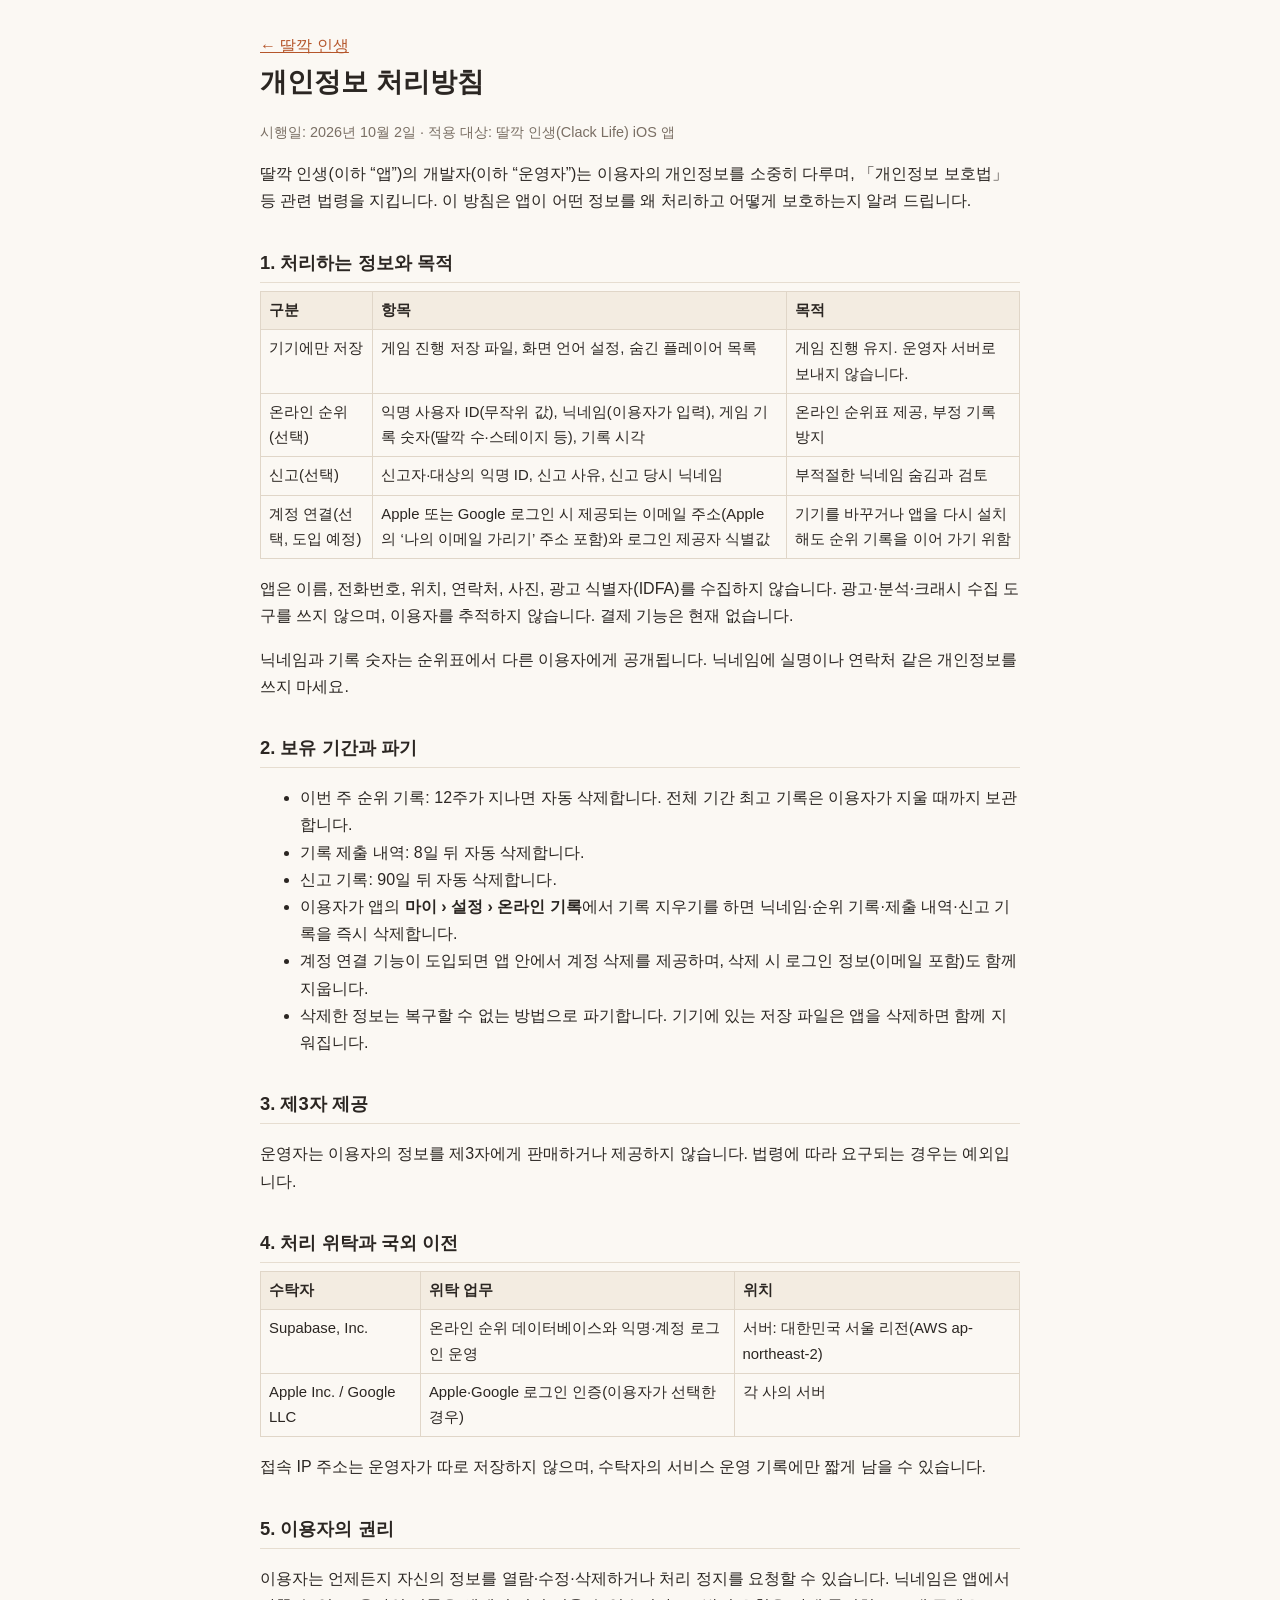
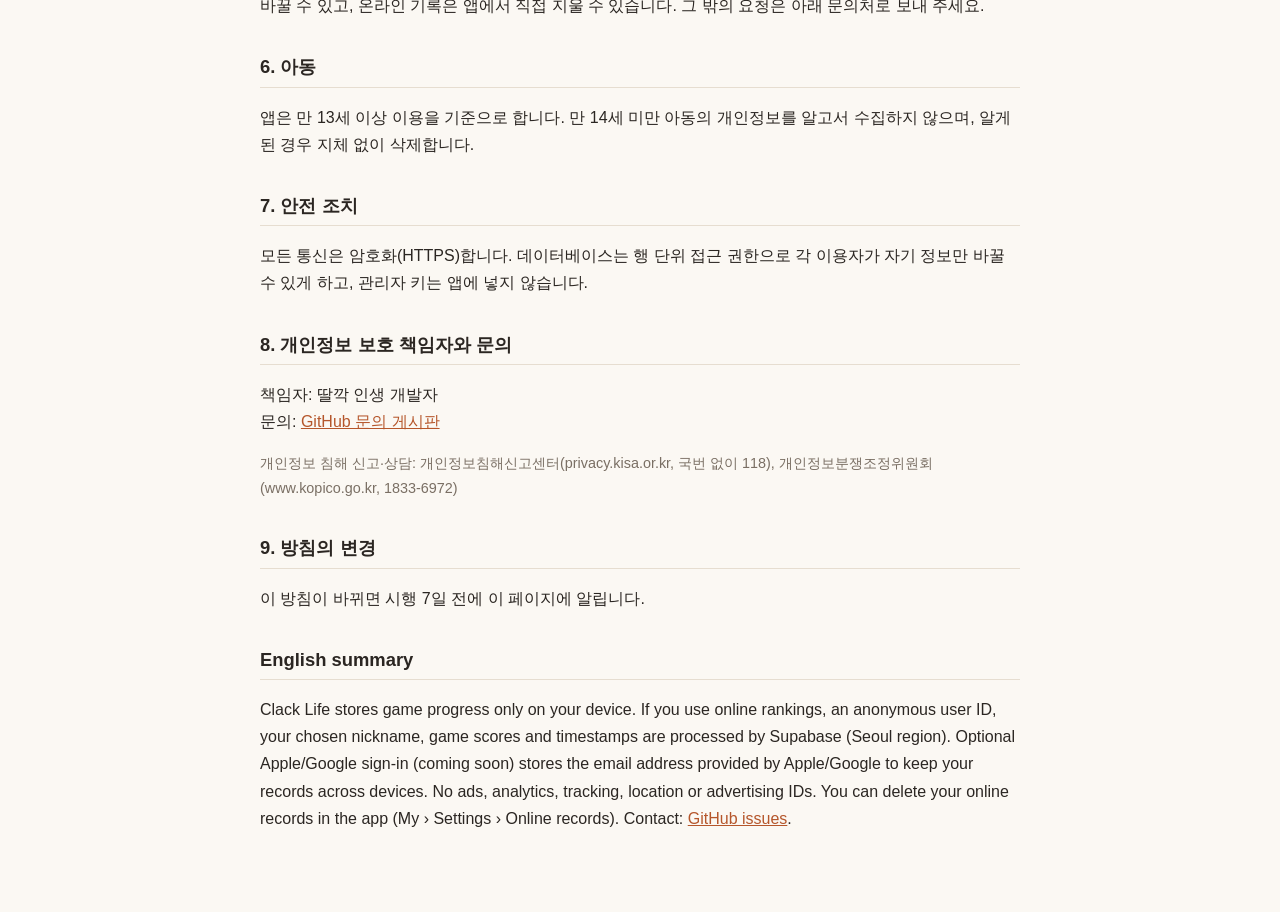
==== privacy.html @ e737ce1c "딸깍 인생 홈페이지 · 개인정보 처리방침 · 이용약관 Co-Authored-By: Claude Opus 5.5 <noreply@anthropic.com>" ====
<!doctype html>
<html lang="ko"><head><meta charset="utf-8"><meta name="viewport" content="width=device-width,initial-scale=1">
<title>개인정보 처리방침 · 딸깍 인생</title><link rel="stylesheet" href="style.css"></head>
<body>
<nav><a href="index.html">← 딸깍 인생</a></nav>
<h1>개인정보 처리방침</h1>
<p class="muted">시행일: 2026년 10월 2일 · 적용 대상: 딸깍 인생(Clack Life) iOS 앱</p>

<p>딸깍 인생(이하 “앱”)의 개발자(이하 “운영자”)는 이용자의 개인정보를 소중히 다루며, 「개인정보 보호법」 등 관련 법령을 지킵니다. 이 방침은 앱이 어떤 정보를 왜 처리하고 어떻게 보호하는지 알려 드립니다.</p>

<h2>1. 처리하는 정보와 목적</h2>
<table>
<tr><th>구분</th><th>항목</th><th>목적</th></tr>
<tr><td>기기에만 저장</td><td>게임 진행 저장 파일, 화면 언어 설정, 숨긴 플레이어 목록</td><td>게임 진행 유지. 운영자 서버로 보내지 않습니다.</td></tr>
<tr><td>온라인 순위(선택)</td><td>익명 사용자 ID(무작위 값), 닉네임(이용자가 입력), 게임 기록 숫자(딸깍 수·스테이지 등), 기록 시각</td><td>온라인 순위표 제공, 부정 기록 방지</td></tr>
<tr><td>신고(선택)</td><td>신고자·대상의 익명 ID, 신고 사유, 신고 당시 닉네임</td><td>부적절한 닉네임 숨김과 검토</td></tr>
<tr><td>계정 연결(선택, 도입 예정)</td><td>Apple 또는 Google 로그인 시 제공되는 이메일 주소(Apple의 ‘나의 이메일 가리기’ 주소 포함)와 로그인 제공자 식별값</td><td>기기를 바꾸거나 앱을 다시 설치해도 순위 기록을 이어 가기 위함</td></tr>
</table>
<p>앱은 이름, 전화번호, 위치, 연락처, 사진, 광고 식별자(IDFA)를 수집하지 않습니다. 광고·분석·크래시 수집 도구를 쓰지 않으며, 이용자를 추적하지 않습니다. 결제 기능은 현재 없습니다.</p>
<p>닉네임과 기록 숫자는 순위표에서 다른 이용자에게 공개됩니다. 닉네임에 실명이나 연락처 같은 개인정보를 쓰지 마세요.</p>

<h2>2. 보유 기간과 파기</h2>
<ul>
<li>이번 주 순위 기록: 12주가 지나면 자동 삭제합니다. 전체 기간 최고 기록은 이용자가 지울 때까지 보관합니다.</li>
<li>기록 제출 내역: 8일 뒤 자동 삭제합니다.</li>
<li>신고 기록: 90일 뒤 자동 삭제합니다.</li>
<li>이용자가 앱의 <b>마이 › 설정 › 온라인 기록</b>에서 기록 지우기를 하면 닉네임·순위 기록·제출 내역·신고 기록을 즉시 삭제합니다.</li>
<li>계정 연결 기능이 도입되면 앱 안에서 계정 삭제를 제공하며, 삭제 시 로그인 정보(이메일 포함)도 함께 지웁니다.</li>
<li>삭제한 정보는 복구할 수 없는 방법으로 파기합니다. 기기에 있는 저장 파일은 앱을 삭제하면 함께 지워집니다.</li>
</ul>

<h2>3. 제3자 제공</h2>
<p>운영자는 이용자의 정보를 제3자에게 판매하거나 제공하지 않습니다. 법령에 따라 요구되는 경우는 예외입니다.</p>

<h2>4. 처리 위탁과 국외 이전</h2>
<table>
<tr><th>수탁자</th><th>위탁 업무</th><th>위치</th></tr>
<tr><td>Supabase, Inc.</td><td>온라인 순위 데이터베이스와 익명·계정 로그인 운영</td><td>서버: 대한민국 서울 리전(AWS ap-northeast-2)</td></tr>
<tr><td>Apple Inc. / Google LLC</td><td>Apple·Google 로그인 인증(이용자가 선택한 경우)</td><td>각 사의 서버</td></tr>
</table>
<p>접속 IP 주소는 운영자가 따로 저장하지 않으며, 수탁자의 서비스 운영 기록에만 짧게 남을 수 있습니다.</p>

<h2>5. 이용자의 권리</h2>
<p>이용자는 언제든지 자신의 정보를 열람·수정·삭제하거나 처리 정지를 요청할 수 있습니다. 닉네임은 앱에서 바꿀 수 있고, 온라인 기록은 앱에서 직접 지울 수 있습니다. 그 밖의 요청은 아래 문의처로 보내 주세요.</p>

<h2>6. 아동</h2>
<p>앱은 만 13세 이상 이용을 기준으로 합니다. 만 14세 미만 아동의 개인정보를 알고서 수집하지 않으며, 알게 된 경우 지체 없이 삭제합니다.</p>

<h2>7. 안전 조치</h2>
<p>모든 통신은 암호화(HTTPS)합니다. 데이터베이스는 행 단위 접근 권한으로 각 이용자가 자기 정보만 바꿀 수 있게 하고, 관리자 키는 앱에 넣지 않습니다.</p>

<h2>8. 개인정보 보호 책임자와 문의</h2>
<p>책임자: 딸깍 인생 개발자<br>문의: <a href="https://github.com/hyunstark124/clack-life-site/issues">GitHub 문의 게시판</a></p>
<p class="muted">개인정보 침해 신고·상담: 개인정보침해신고센터(privacy.kisa.or.kr, 국번 없이 118), 개인정보분쟁조정위원회(www.kopico.go.kr, 1833-6972)</p>

<h2>9. 방침의 변경</h2>
<p>이 방침이 바뀌면 시행 7일 전에 이 페이지에 알립니다.</p>

<h2>English summary</h2>
<p>Clack Life stores game progress only on your device. If you use online rankings, an anonymous user ID, your chosen nickname, game scores and timestamps are processed by Supabase (Seoul region). Optional Apple/Google sign-in (coming soon) stores the email address provided by Apple/Google to keep your records across devices. No ads, analytics, tracking, location or advertising IDs. You can delete your online records in the app (My › Settings › Online records). Contact: <a href="https://github.com/hyunstark124/clack-life-site/issues">GitHub issues</a>.</p>
</body></html>
---- style.css ----
body{font-family:-apple-system,BlinkMacSystemFont,"Apple SD Gothic Neo","Noto Sans KR",sans-serif;max-width:760px;margin:0 auto;padding:32px 20px 64px;line-height:1.7;color:#2b2622;background:#fbf8f3}
h1{font-size:1.7rem;margin:0 0 4px}h2{font-size:1.15rem;margin:32px 0 8px;border-bottom:1px solid #e6ddd0;padding-bottom:4px}
table{border-collapse:collapse;width:100%;font-size:.93rem}th,td{border:1px solid #e0d6c8;padding:6px 8px;text-align:left;vertical-align:top}th{background:#f3ece1}
a{color:#b5562b}.muted{color:#7a6f64;font-size:.9rem}nav a{margin-right:14px}
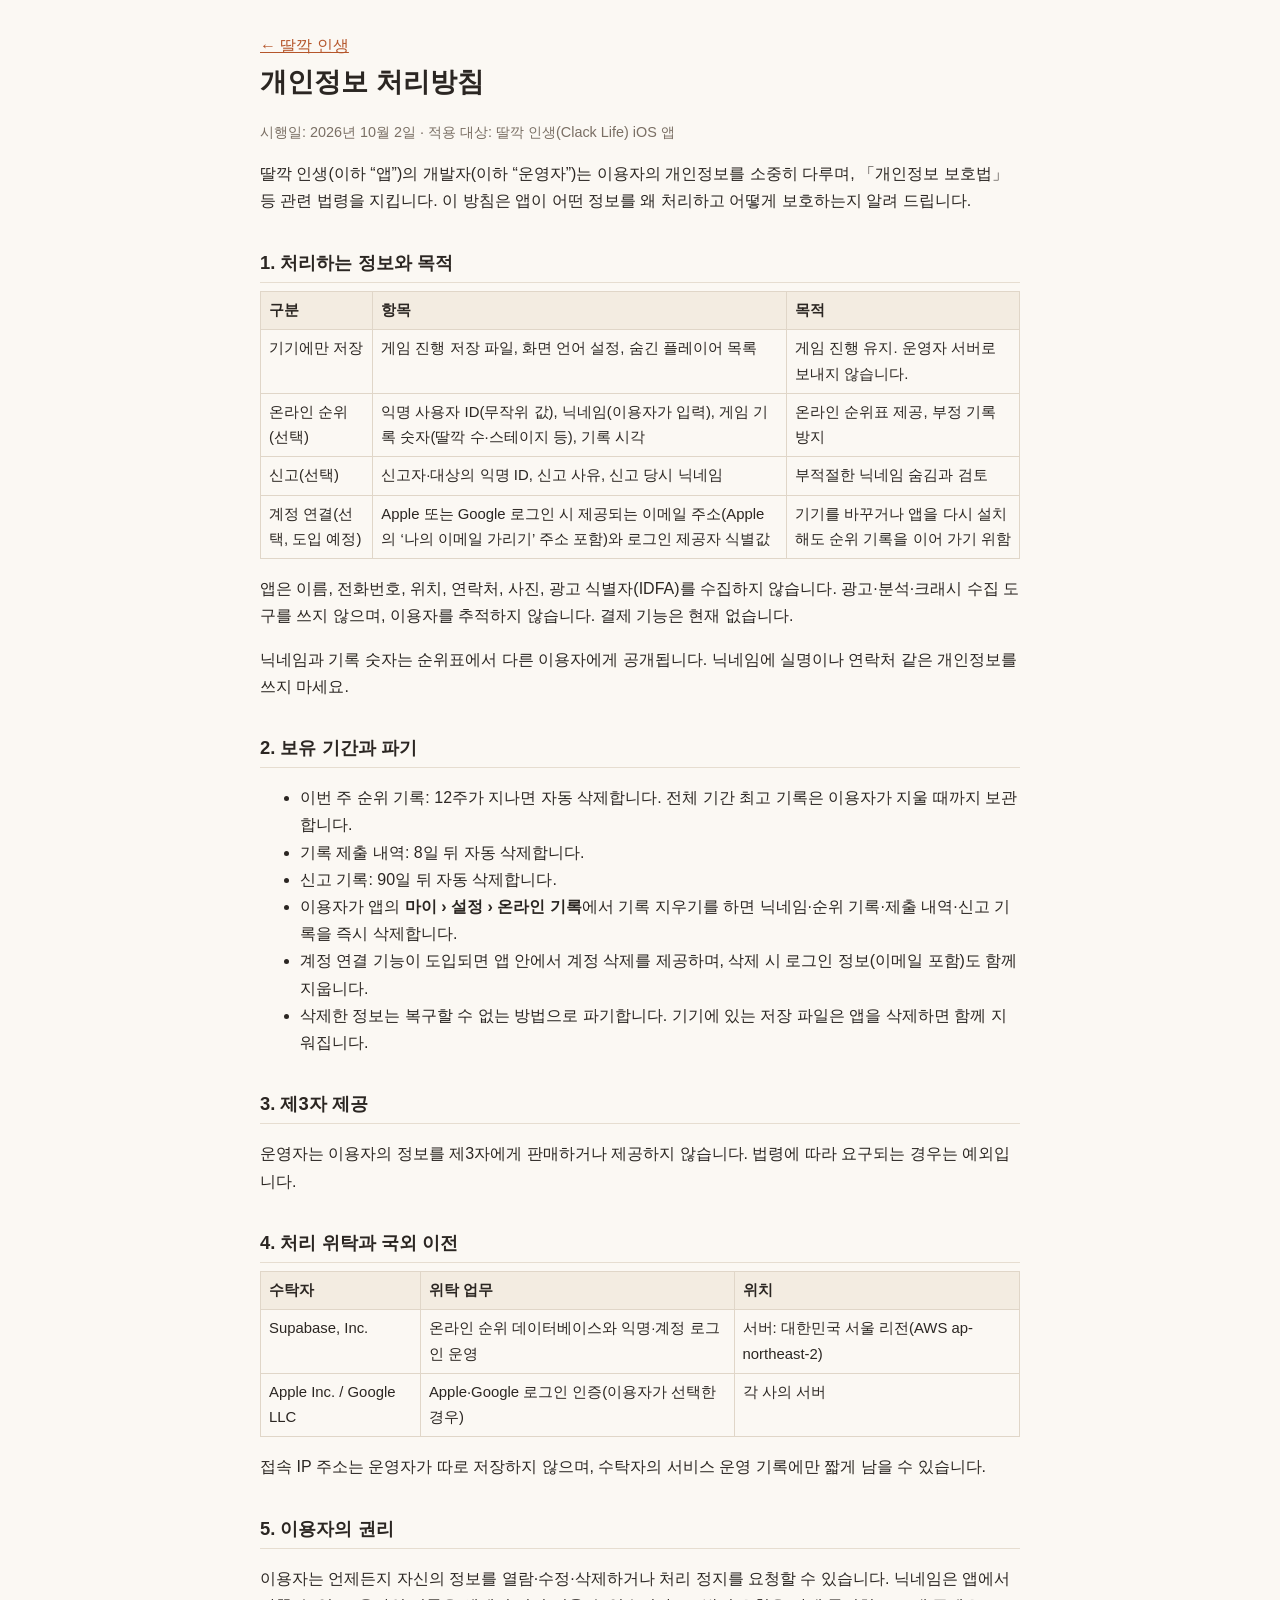
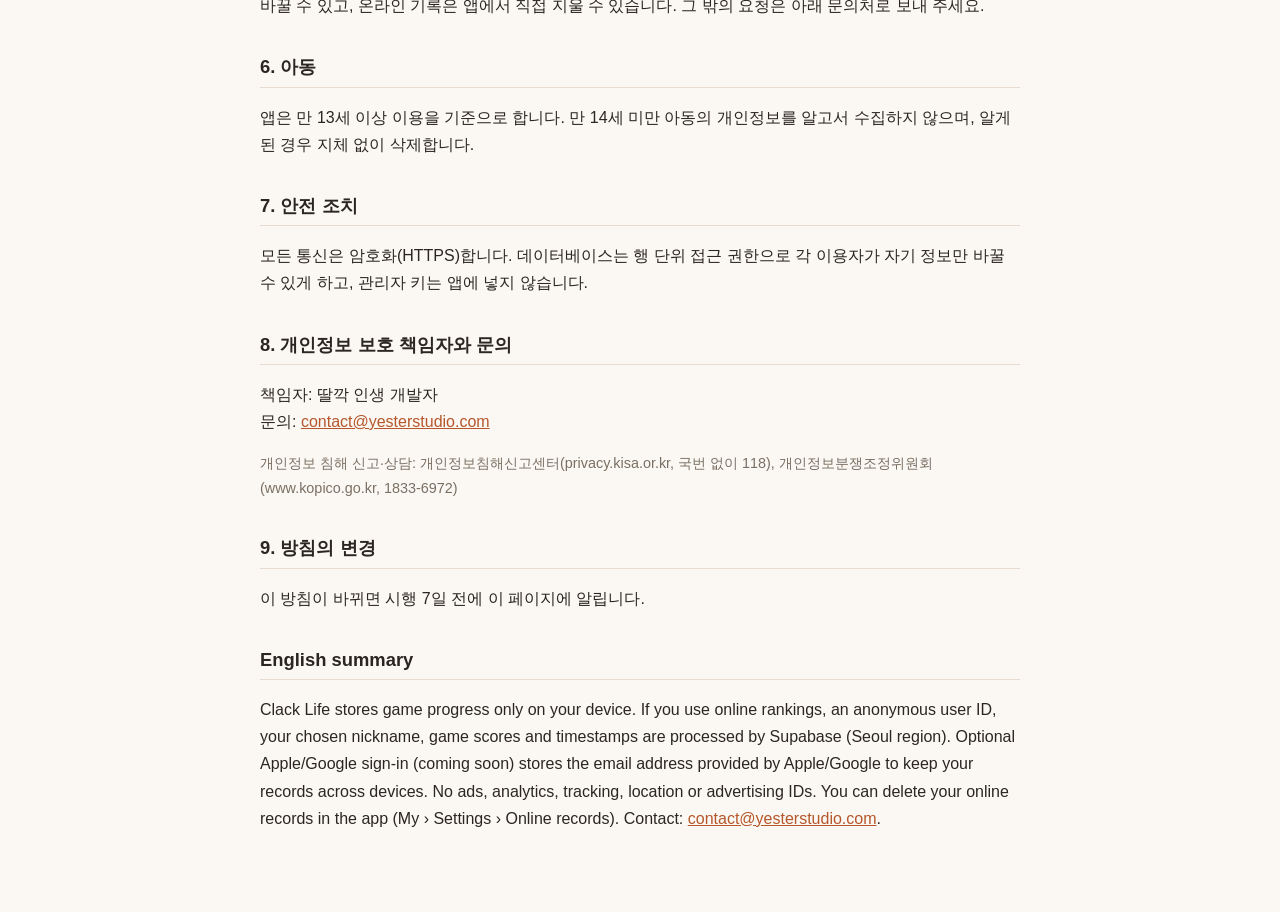
==== commit 2155144d: "문의처를 contact@yesterstudio.com 이메일로 변경 Co-Authored-By: Claude Opus 5.5 <noreply@anthropic.com>" ====
--- a/privacy.html
+++ b/privacy.html
@@ -50,12 +50,12 @@
 <p>모든 통신은 암호화(HTTPS)합니다. 데이터베이스는 행 단위 접근 권한으로 각 이용자가 자기 정보만 바꿀 수 있게 하고, 관리자 키는 앱에 넣지 않습니다.</p>
 
 <h2>8. 개인정보 보호 책임자와 문의</h2>
-<p>책임자: 딸깍 인생 개발자<br>문의: <a href="https://github.com/hyunstark124/clack-life-site/issues">GitHub 문의 게시판</a></p>
+<p>책임자: 딸깍 인생 개발자<br>문의: <a href="mailto:contact@yesterstudio.com">contact@yesterstudio.com</a></p>
 <p class="muted">개인정보 침해 신고·상담: 개인정보침해신고센터(privacy.kisa.or.kr, 국번 없이 118), 개인정보분쟁조정위원회(www.kopico.go.kr, 1833-6972)</p>
 
 <h2>9. 방침의 변경</h2>
 <p>이 방침이 바뀌면 시행 7일 전에 이 페이지에 알립니다.</p>
 
 <h2>English summary</h2>
-<p>Clack Life stores game progress only on your device. If you use online rankings, an anonymous user ID, your chosen nickname, game scores and timestamps are processed by Supabase (Seoul region). Optional Apple/Google sign-in (coming soon) stores the email address provided by Apple/Google to keep your records across devices. No ads, analytics, tracking, location or advertising IDs. You can delete your online records in the app (My › Settings › Online records). Contact: <a href="https://github.com/hyunstark124/clack-life-site/issues">GitHub issues</a>.</p>
+<p>Clack Life stores game progress only on your device. If you use online rankings, an anonymous user ID, your chosen nickname, game scores and timestamps are processed by Supabase (Seoul region). Optional Apple/Google sign-in (coming soon) stores the email address provided by Apple/Google to keep your records across devices. No ads, analytics, tracking, location or advertising IDs. You can delete your online records in the app (My › Settings › Online records). Contact: <a href="mailto:contact@yesterstudio.com">contact@yesterstudio.com</a>.</p>
 </body></html>
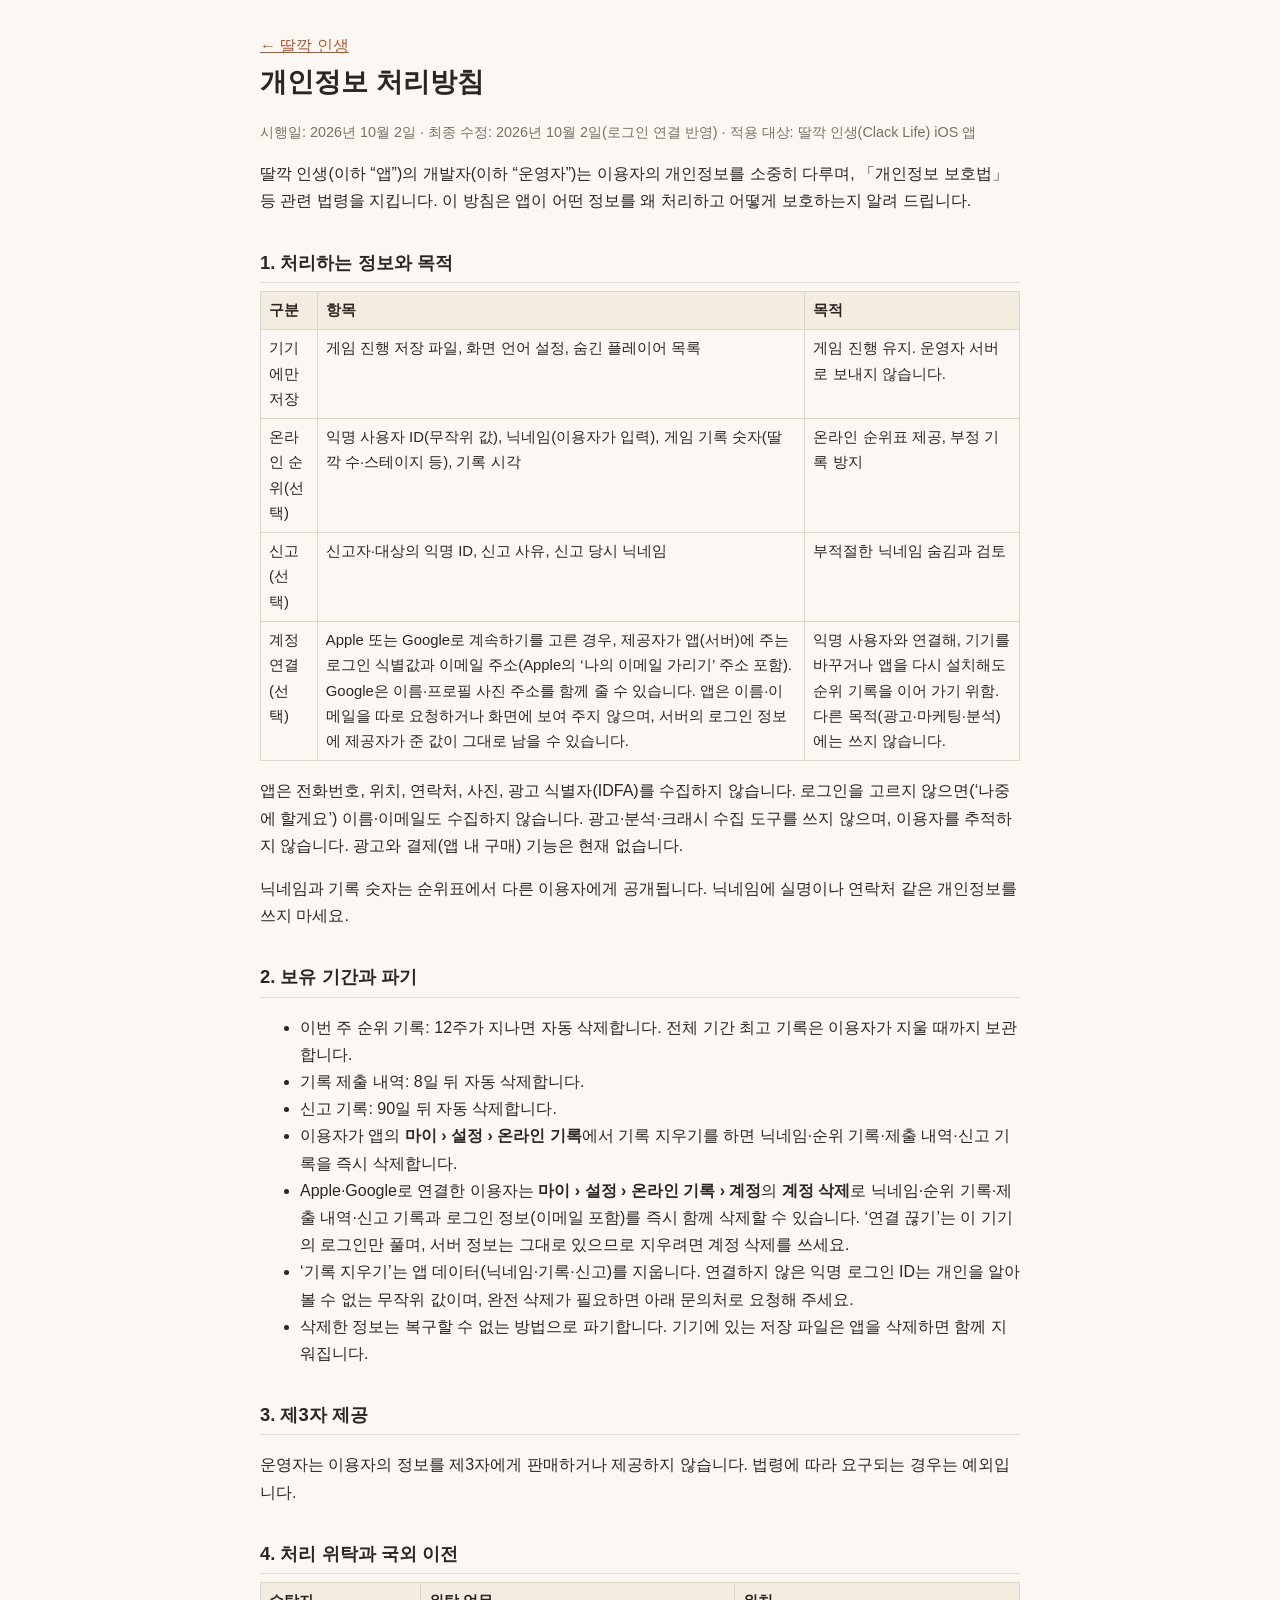
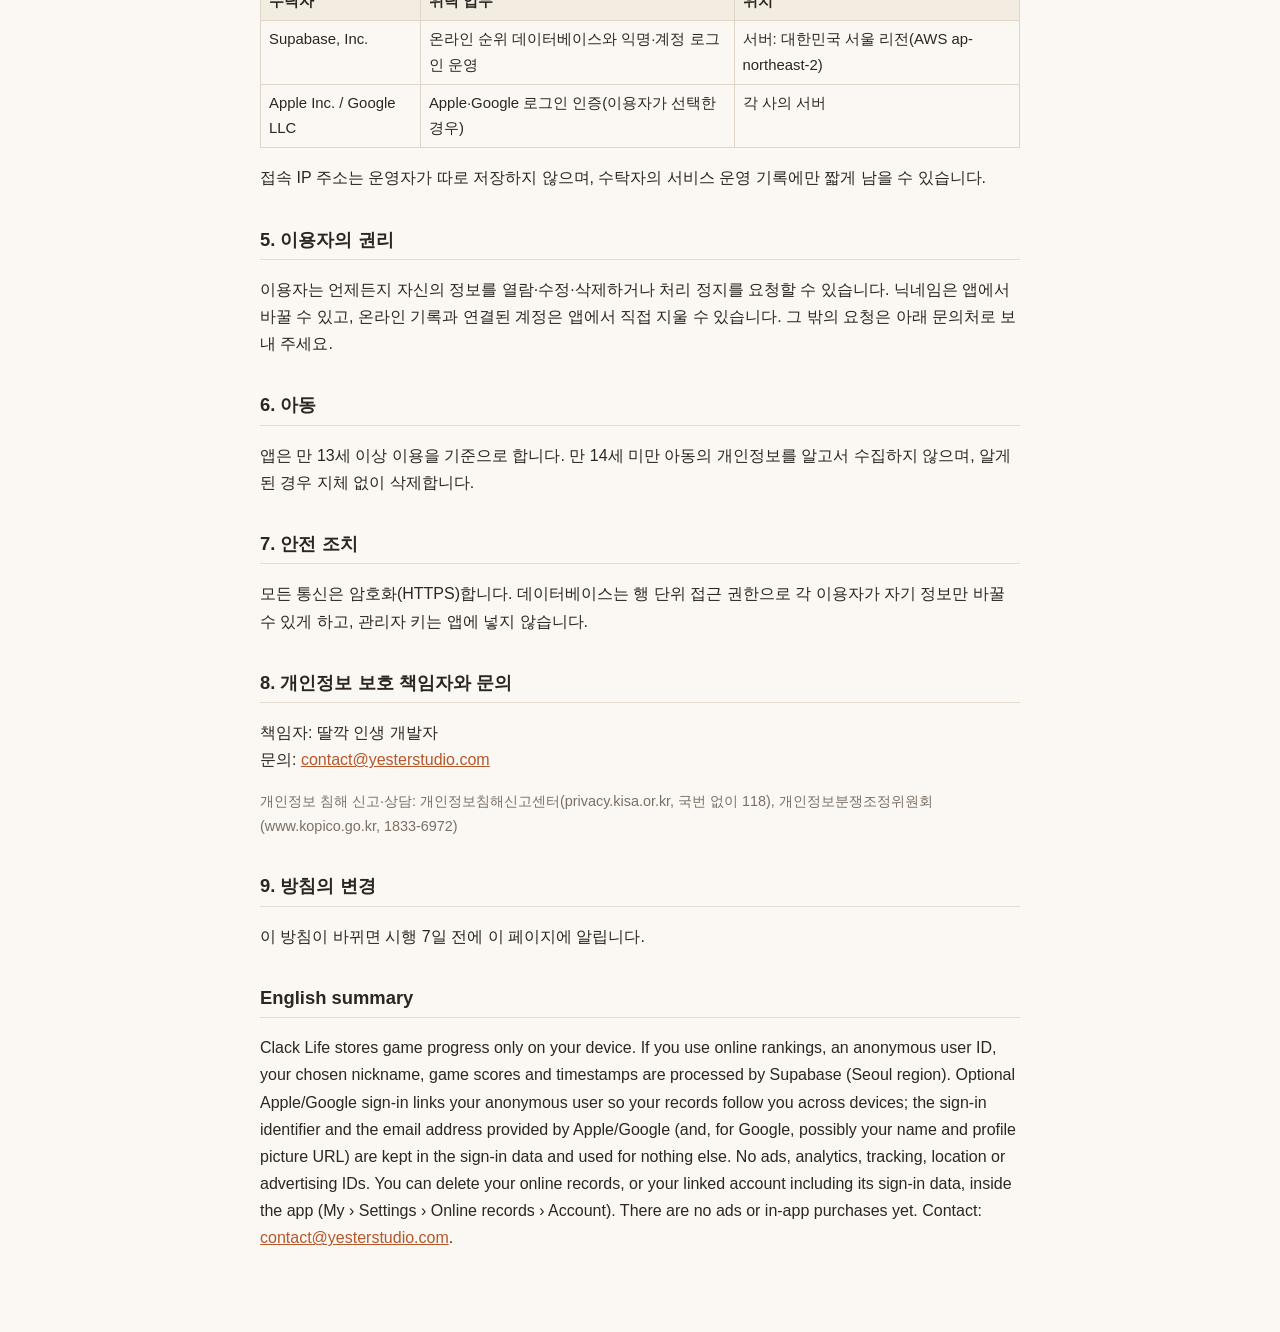
==== commit ec4e7d7a: "개인정보 처리방침 · 약관: 로그인(Apple/Google) · 앱 안 계정 삭제 반영 Co-Authored-By: Claude Opus 5.5 <noreply@anthropic." ====
--- a/privacy.html
+++ b/privacy.html
@@ -4,7 +4,7 @@
 <body>
 <nav><a href="index.html">← 딸깍 인생</a></nav>
 <h1>개인정보 처리방침</h1>
-<p class="muted">시행일: 2026년 10월 2일 · 적용 대상: 딸깍 인생(Clack Life) iOS 앱</p>
+<p class="muted">시행일: 2026년 10월 2일 · 최종 수정: 2026년 10월 2일(로그인 연결 반영) · 적용 대상: 딸깍 인생(Clack Life) iOS 앱</p>
 
 <p>딸깍 인생(이하 “앱”)의 개발자(이하 “운영자”)는 이용자의 개인정보를 소중히 다루며, 「개인정보 보호법」 등 관련 법령을 지킵니다. 이 방침은 앱이 어떤 정보를 왜 처리하고 어떻게 보호하는지 알려 드립니다.</p>
 
@@ -14,9 +14,9 @@
 <tr><td>기기에만 저장</td><td>게임 진행 저장 파일, 화면 언어 설정, 숨긴 플레이어 목록</td><td>게임 진행 유지. 운영자 서버로 보내지 않습니다.</td></tr>
 <tr><td>온라인 순위(선택)</td><td>익명 사용자 ID(무작위 값), 닉네임(이용자가 입력), 게임 기록 숫자(딸깍 수·스테이지 등), 기록 시각</td><td>온라인 순위표 제공, 부정 기록 방지</td></tr>
 <tr><td>신고(선택)</td><td>신고자·대상의 익명 ID, 신고 사유, 신고 당시 닉네임</td><td>부적절한 닉네임 숨김과 검토</td></tr>
-<tr><td>계정 연결(선택, 도입 예정)</td><td>Apple 또는 Google 로그인 시 제공되는 이메일 주소(Apple의 ‘나의 이메일 가리기’ 주소 포함)와 로그인 제공자 식별값</td><td>기기를 바꾸거나 앱을 다시 설치해도 순위 기록을 이어 가기 위함</td></tr>
+<tr><td>계정 연결(선택)</td><td>Apple 또는 Google로 계속하기를 고른 경우, 제공자가 앱(서버)에 주는 로그인 식별값과 이메일 주소(Apple의 ‘나의 이메일 가리기’ 주소 포함). Google은 이름·프로필 사진 주소를 함께 줄 수 있습니다. 앱은 이름·이메일을 따로 요청하거나 화면에 보여 주지 않으며, 서버의 로그인 정보에 제공자가 준 값이 그대로 남을 수 있습니다.</td><td>익명 사용자와 연결해, 기기를 바꾸거나 앱을 다시 설치해도 순위 기록을 이어 가기 위함. 다른 목적(광고·마케팅·분석)에는 쓰지 않습니다.</td></tr>
 </table>
-<p>앱은 이름, 전화번호, 위치, 연락처, 사진, 광고 식별자(IDFA)를 수집하지 않습니다. 광고·분석·크래시 수집 도구를 쓰지 않으며, 이용자를 추적하지 않습니다. 결제 기능은 현재 없습니다.</p>
+<p>앱은 전화번호, 위치, 연락처, 사진, 광고 식별자(IDFA)를 수집하지 않습니다. 로그인을 고르지 않으면(‘나중에 할게요’) 이름·이메일도 수집하지 않습니다. 광고·분석·크래시 수집 도구를 쓰지 않으며, 이용자를 추적하지 않습니다. 광고와 결제(앱 내 구매) 기능은 현재 없습니다.</p>
 <p>닉네임과 기록 숫자는 순위표에서 다른 이용자에게 공개됩니다. 닉네임에 실명이나 연락처 같은 개인정보를 쓰지 마세요.</p>
 
 <h2>2. 보유 기간과 파기</h2>
@@ -25,7 +25,8 @@
 <li>기록 제출 내역: 8일 뒤 자동 삭제합니다.</li>
 <li>신고 기록: 90일 뒤 자동 삭제합니다.</li>
 <li>이용자가 앱의 <b>마이 › 설정 › 온라인 기록</b>에서 기록 지우기를 하면 닉네임·순위 기록·제출 내역·신고 기록을 즉시 삭제합니다.</li>
-<li>계정 연결 기능이 도입되면 앱 안에서 계정 삭제를 제공하며, 삭제 시 로그인 정보(이메일 포함)도 함께 지웁니다.</li>
+<li>Apple·Google로 연결한 이용자는 <b>마이 › 설정 › 온라인 기록 › 계정</b>의 <b>계정 삭제</b>로 닉네임·순위 기록·제출 내역·신고 기록과 로그인 정보(이메일 포함)를 즉시 함께 삭제할 수 있습니다. ‘연결 끊기’는 이 기기의 로그인만 풀며, 서버 정보는 그대로 있으므로 지우려면 계정 삭제를 쓰세요.</li>
+<li>‘기록 지우기’는 앱 데이터(닉네임·기록·신고)를 지웁니다. 연결하지 않은 익명 로그인 ID는 개인을 알아볼 수 없는 무작위 값이며, 완전 삭제가 필요하면 아래 문의처로 요청해 주세요.</li>
 <li>삭제한 정보는 복구할 수 없는 방법으로 파기합니다. 기기에 있는 저장 파일은 앱을 삭제하면 함께 지워집니다.</li>
 </ul>
 
@@ -41,7 +42,7 @@
 <p>접속 IP 주소는 운영자가 따로 저장하지 않으며, 수탁자의 서비스 운영 기록에만 짧게 남을 수 있습니다.</p>
 
 <h2>5. 이용자의 권리</h2>
-<p>이용자는 언제든지 자신의 정보를 열람·수정·삭제하거나 처리 정지를 요청할 수 있습니다. 닉네임은 앱에서 바꿀 수 있고, 온라인 기록은 앱에서 직접 지울 수 있습니다. 그 밖의 요청은 아래 문의처로 보내 주세요.</p>
+<p>이용자는 언제든지 자신의 정보를 열람·수정·삭제하거나 처리 정지를 요청할 수 있습니다. 닉네임은 앱에서 바꿀 수 있고, 온라인 기록과 연결된 계정은 앱에서 직접 지울 수 있습니다. 그 밖의 요청은 아래 문의처로 보내 주세요.</p>
 
 <h2>6. 아동</h2>
 <p>앱은 만 13세 이상 이용을 기준으로 합니다. 만 14세 미만 아동의 개인정보를 알고서 수집하지 않으며, 알게 된 경우 지체 없이 삭제합니다.</p>
@@ -57,5 +58,5 @@
 <p>이 방침이 바뀌면 시행 7일 전에 이 페이지에 알립니다.</p>
 
 <h2>English summary</h2>
-<p>Clack Life stores game progress only on your device. If you use online rankings, an anonymous user ID, your chosen nickname, game scores and timestamps are processed by Supabase (Seoul region). Optional Apple/Google sign-in (coming soon) stores the email address provided by Apple/Google to keep your records across devices. No ads, analytics, tracking, location or advertising IDs. You can delete your online records in the app (My › Settings › Online records). Contact: <a href="mailto:contact@yesterstudio.com">contact@yesterstudio.com</a>.</p>
+<p>Clack Life stores game progress only on your device. If you use online rankings, an anonymous user ID, your chosen nickname, game scores and timestamps are processed by Supabase (Seoul region). Optional Apple/Google sign-in links your anonymous user so your records follow you across devices; the sign-in identifier and the email address provided by Apple/Google (and, for Google, possibly your name and profile picture URL) are kept in the sign-in data and used for nothing else. No ads, analytics, tracking, location or advertising IDs. You can delete your online records, or your linked account including its sign-in data, inside the app (My › Settings › Online records › Account). There are no ads or in-app purchases yet. Contact: <a href="mailto:contact@yesterstudio.com">contact@yesterstudio.com</a>.</p>
 </body></html>
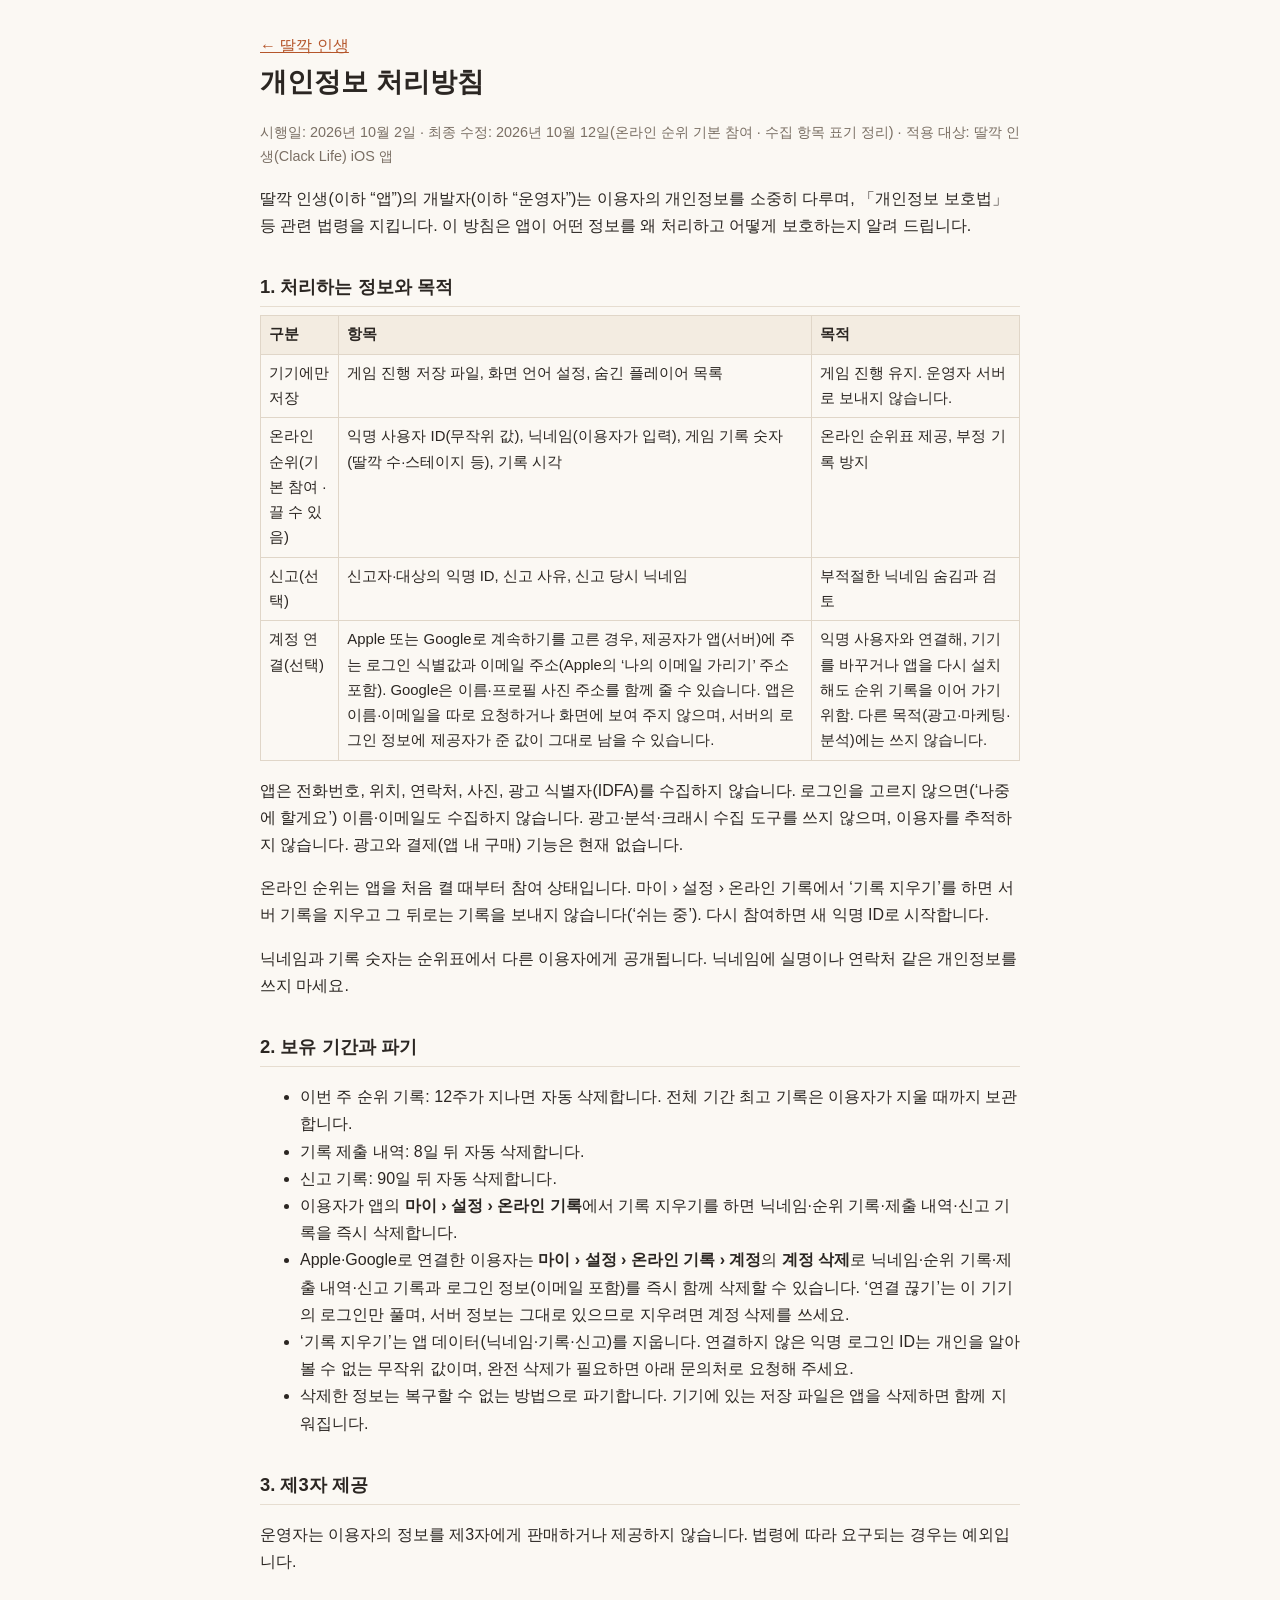
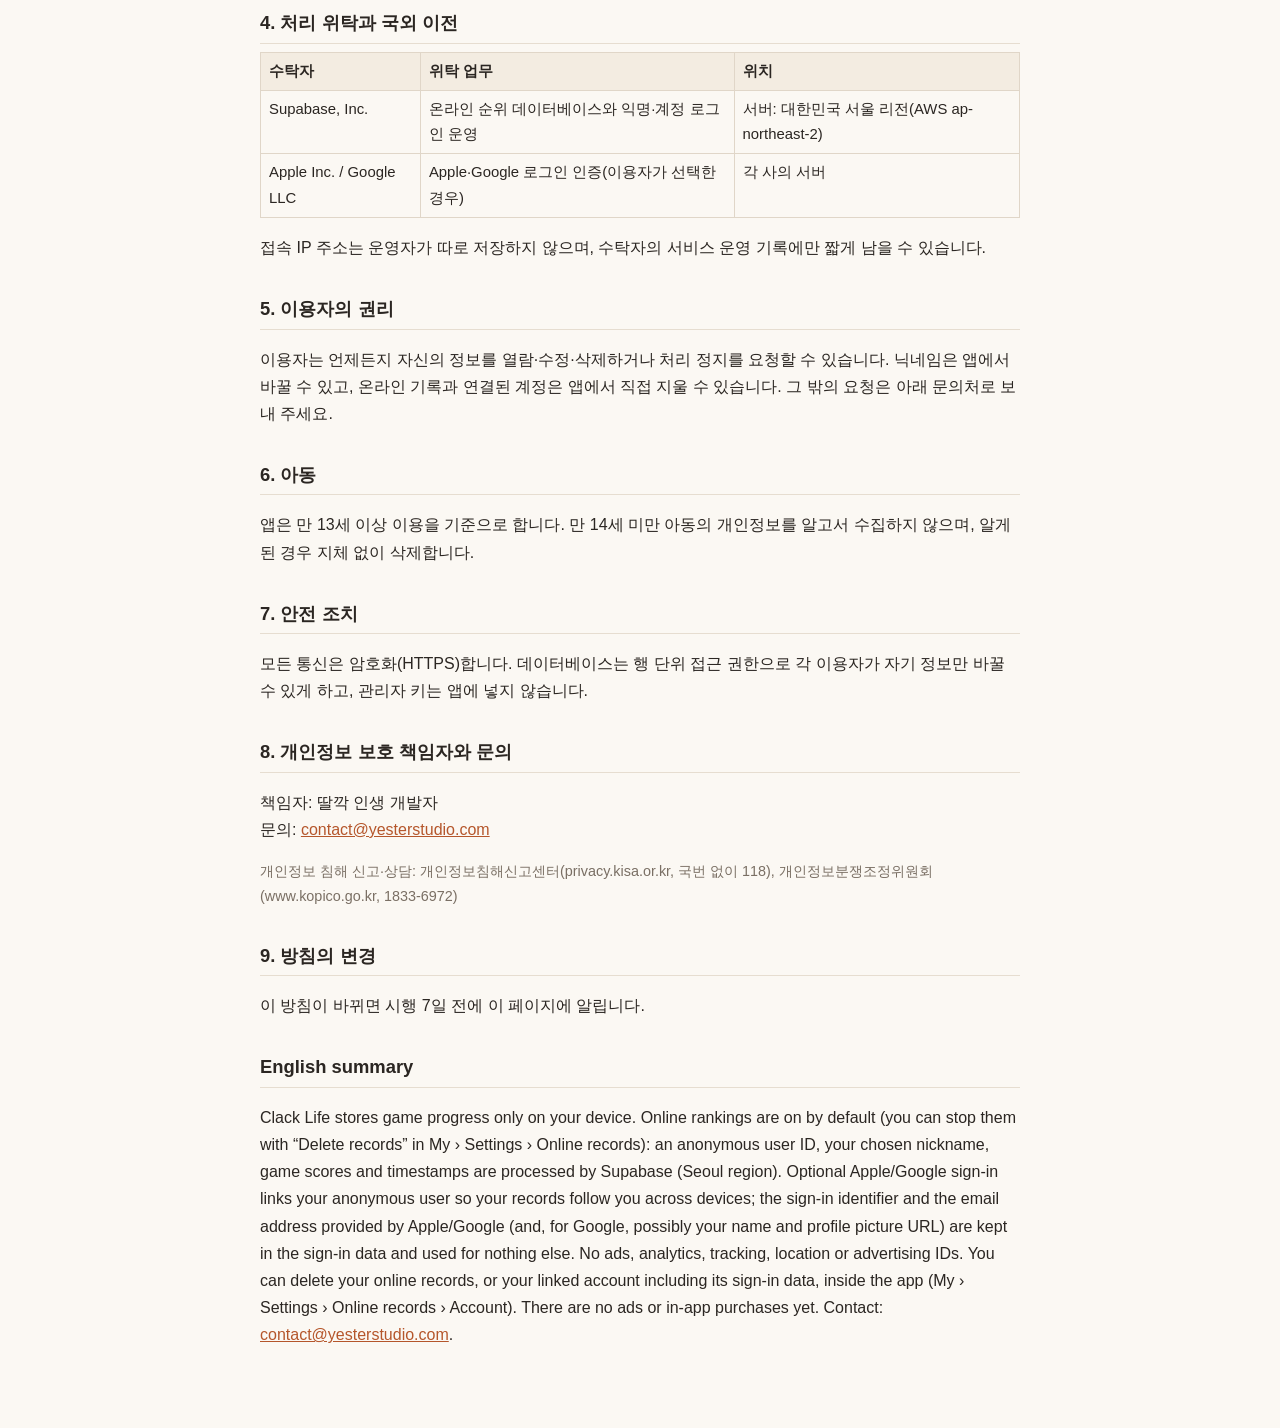
==== commit 2336b78d: "엔딩 공유 페이지(e/ 유형 9 · 이미지) · 방침/약관 최신 Co-Authored-By: Claude Opus 5.5 <noreply@anthropic.com>" ====
--- a/privacy.html
+++ b/privacy.html
@@ -4,7 +4,7 @@
 <body>
 <nav><a href="index.html">← 딸깍 인생</a></nav>
 <h1>개인정보 처리방침</h1>
-<p class="muted">시행일: 2026년 10월 2일 · 최종 수정: 2026년 10월 2일(로그인 연결 반영) · 적용 대상: 딸깍 인생(Clack Life) iOS 앱</p>
+<p class="muted">시행일: 2026년 10월 2일 · 최종 수정: 2026년 10월 12일(온라인 순위 기본 참여 · 수집 항목 표기 정리) · 적용 대상: 딸깍 인생(Clack Life) iOS 앱</p>
 
 <p>딸깍 인생(이하 “앱”)의 개발자(이하 “운영자”)는 이용자의 개인정보를 소중히 다루며, 「개인정보 보호법」 등 관련 법령을 지킵니다. 이 방침은 앱이 어떤 정보를 왜 처리하고 어떻게 보호하는지 알려 드립니다.</p>
 
@@ -12,11 +12,12 @@
 <table>
 <tr><th>구분</th><th>항목</th><th>목적</th></tr>
 <tr><td>기기에만 저장</td><td>게임 진행 저장 파일, 화면 언어 설정, 숨긴 플레이어 목록</td><td>게임 진행 유지. 운영자 서버로 보내지 않습니다.</td></tr>
-<tr><td>온라인 순위(선택)</td><td>익명 사용자 ID(무작위 값), 닉네임(이용자가 입력), 게임 기록 숫자(딸깍 수·스테이지 등), 기록 시각</td><td>온라인 순위표 제공, 부정 기록 방지</td></tr>
+<tr><td>온라인 순위(기본 참여 · 끌 수 있음)</td><td>익명 사용자 ID(무작위 값), 닉네임(이용자가 입력), 게임 기록 숫자(딸깍 수·스테이지 등), 기록 시각</td><td>온라인 순위표 제공, 부정 기록 방지</td></tr>
 <tr><td>신고(선택)</td><td>신고자·대상의 익명 ID, 신고 사유, 신고 당시 닉네임</td><td>부적절한 닉네임 숨김과 검토</td></tr>
 <tr><td>계정 연결(선택)</td><td>Apple 또는 Google로 계속하기를 고른 경우, 제공자가 앱(서버)에 주는 로그인 식별값과 이메일 주소(Apple의 ‘나의 이메일 가리기’ 주소 포함). Google은 이름·프로필 사진 주소를 함께 줄 수 있습니다. 앱은 이름·이메일을 따로 요청하거나 화면에 보여 주지 않으며, 서버의 로그인 정보에 제공자가 준 값이 그대로 남을 수 있습니다.</td><td>익명 사용자와 연결해, 기기를 바꾸거나 앱을 다시 설치해도 순위 기록을 이어 가기 위함. 다른 목적(광고·마케팅·분석)에는 쓰지 않습니다.</td></tr>
 </table>
 <p>앱은 전화번호, 위치, 연락처, 사진, 광고 식별자(IDFA)를 수집하지 않습니다. 로그인을 고르지 않으면(‘나중에 할게요’) 이름·이메일도 수집하지 않습니다. 광고·분석·크래시 수집 도구를 쓰지 않으며, 이용자를 추적하지 않습니다. 광고와 결제(앱 내 구매) 기능은 현재 없습니다.</p>
+<p>온라인 순위는 앱을 처음 켤 때부터 참여 상태입니다. 마이 › 설정 › 온라인 기록에서 ‘기록 지우기’를 하면 서버 기록을 지우고 그 뒤로는 기록을 보내지 않습니다(‘쉬는 중’). 다시 참여하면 새 익명 ID로 시작합니다.</p>
 <p>닉네임과 기록 숫자는 순위표에서 다른 이용자에게 공개됩니다. 닉네임에 실명이나 연락처 같은 개인정보를 쓰지 마세요.</p>
 
 <h2>2. 보유 기간과 파기</h2>
@@ -58,5 +59,5 @@
 <p>이 방침이 바뀌면 시행 7일 전에 이 페이지에 알립니다.</p>
 
 <h2>English summary</h2>
-<p>Clack Life stores game progress only on your device. If you use online rankings, an anonymous user ID, your chosen nickname, game scores and timestamps are processed by Supabase (Seoul region). Optional Apple/Google sign-in links your anonymous user so your records follow you across devices; the sign-in identifier and the email address provided by Apple/Google (and, for Google, possibly your name and profile picture URL) are kept in the sign-in data and used for nothing else. No ads, analytics, tracking, location or advertising IDs. You can delete your online records, or your linked account including its sign-in data, inside the app (My › Settings › Online records › Account). There are no ads or in-app purchases yet. Contact: <a href="mailto:contact@yesterstudio.com">contact@yesterstudio.com</a>.</p>
+<p>Clack Life stores game progress only on your device. Online rankings are on by default (you can stop them with “Delete records” in My › Settings › Online records): an anonymous user ID, your chosen nickname, game scores and timestamps are processed by Supabase (Seoul region). Optional Apple/Google sign-in links your anonymous user so your records follow you across devices; the sign-in identifier and the email address provided by Apple/Google (and, for Google, possibly your name and profile picture URL) are kept in the sign-in data and used for nothing else. No ads, analytics, tracking, location or advertising IDs. You can delete your online records, or your linked account including its sign-in data, inside the app (My › Settings › Online records › Account). There are no ads or in-app purchases yet. Contact: <a href="mailto:contact@yesterstudio.com">contact@yesterstudio.com</a>.</p>
 </body></html>
